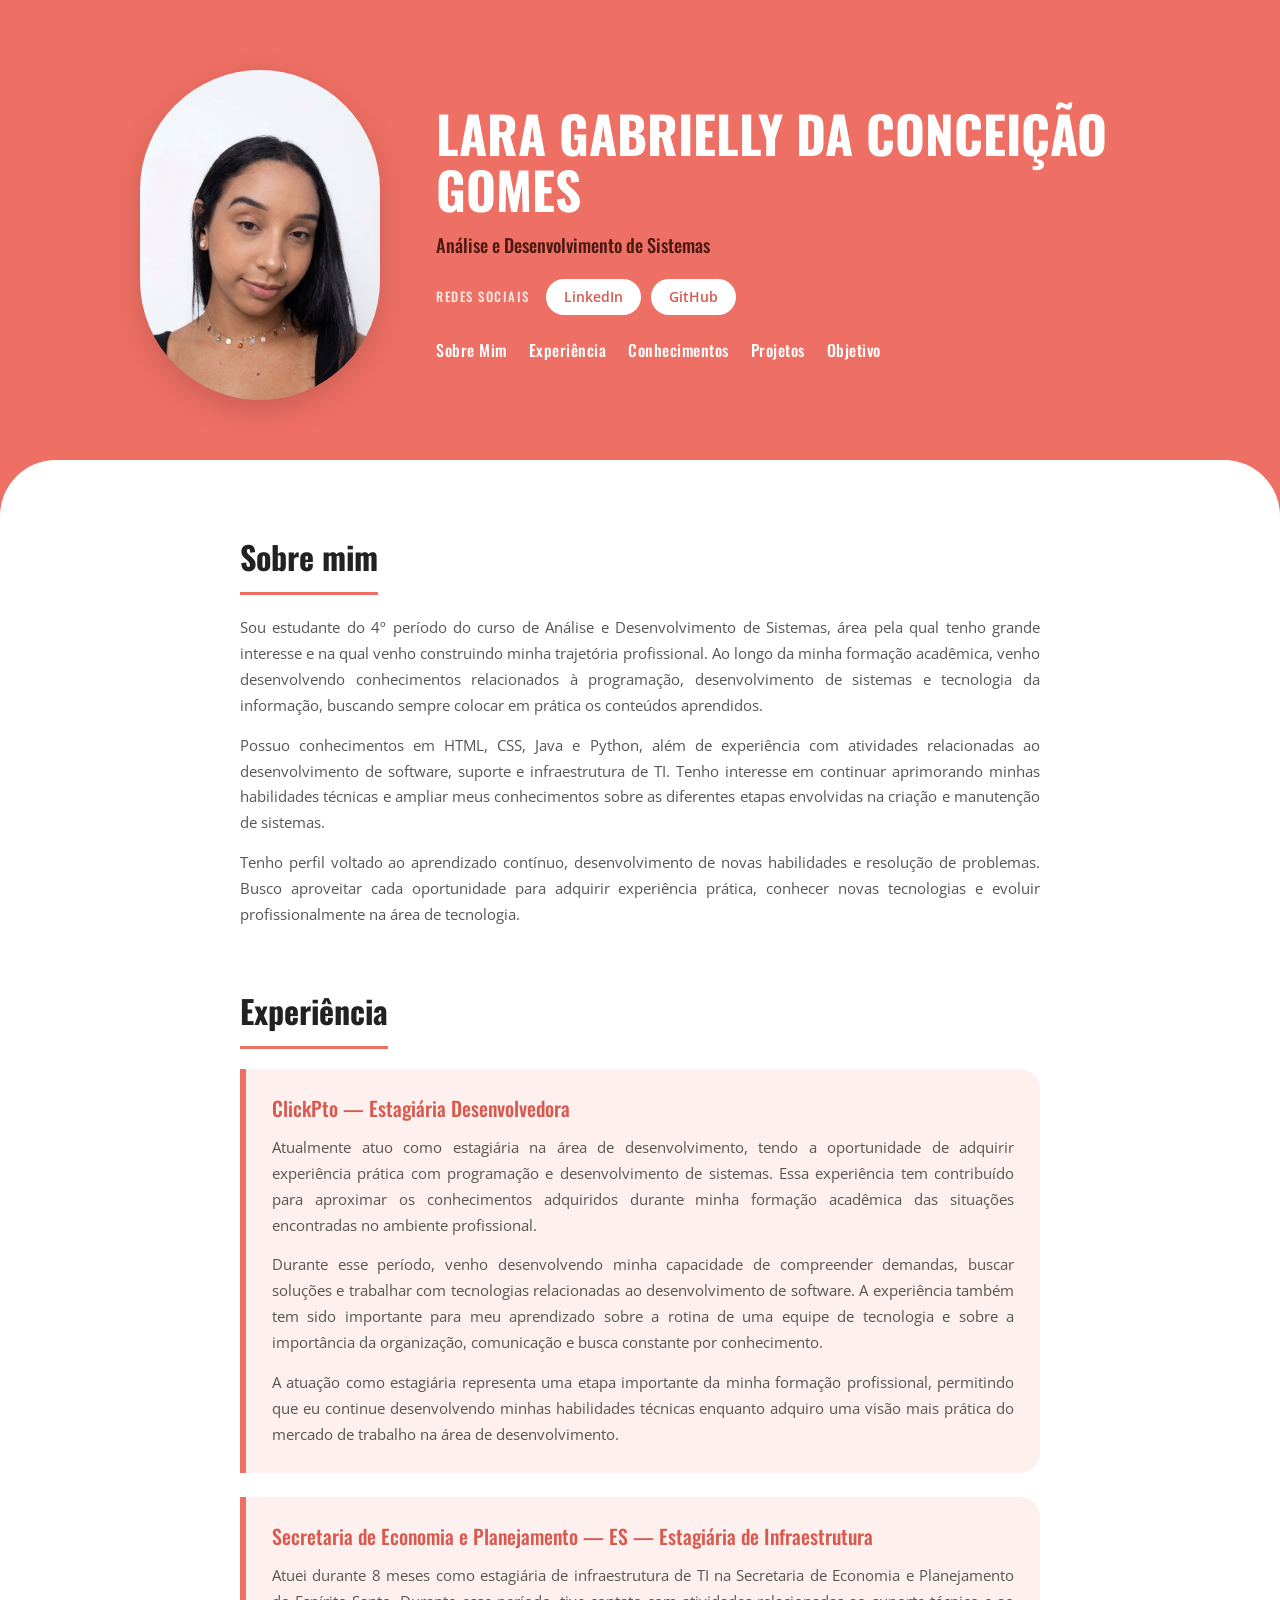
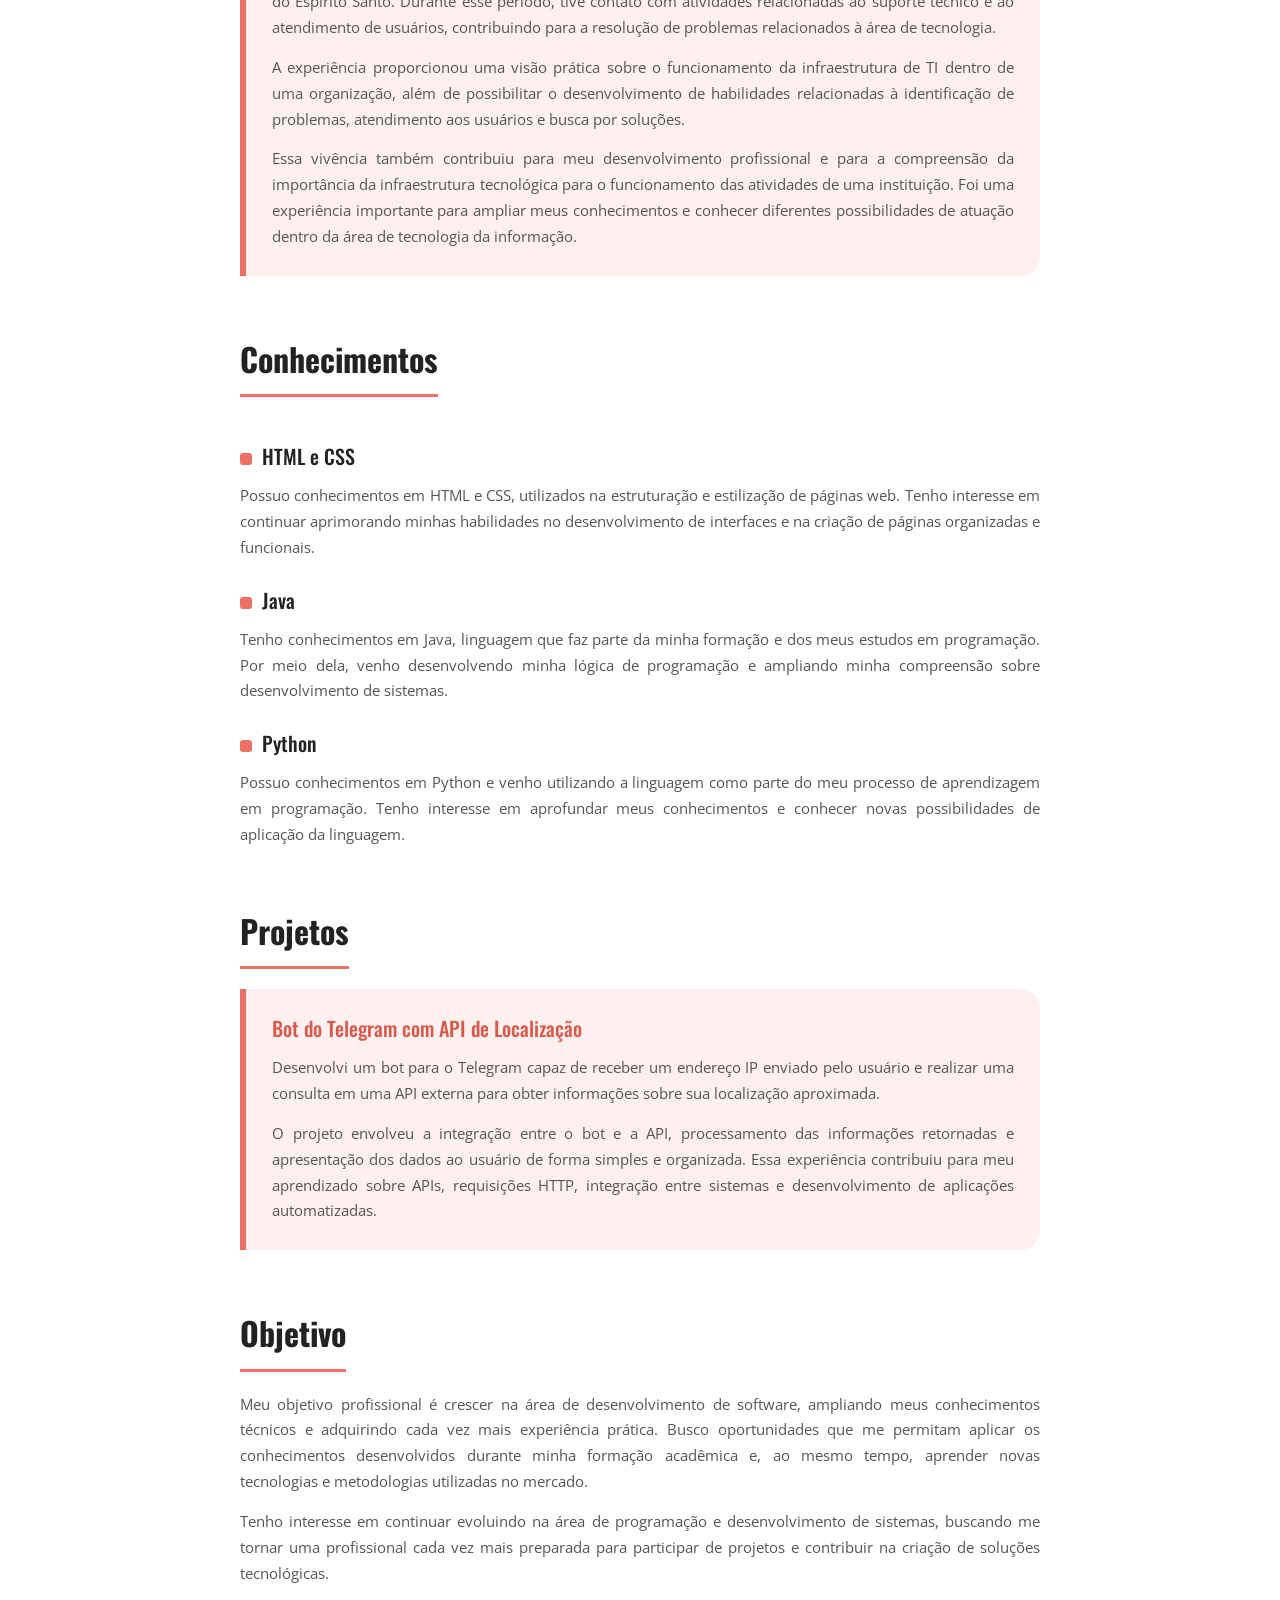
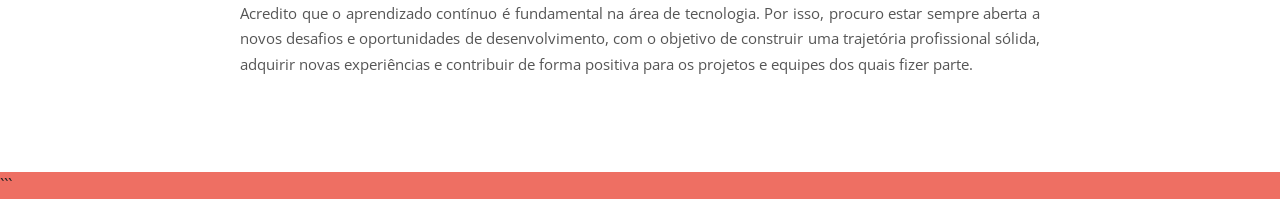
==== index.html @ f6f0c4b2 "Add files via upload index atualizado" ====
<!DOCTYPE html>
<html lang="pt-BR">

<head>
    <meta charset="UTF-8">
    <meta name="viewport" content="width=device-width, initial-scale=1.0">
    <title>Portfólio - Lara Gabrielly</title>
    <link rel="preconnect" href="https://fonts.googleapis.com">
    <link rel="preconnect" href="https://fonts.gstatic.com" crossorigin>
    <link href="https://fonts.googleapis.com/css2?family=Open+Sans:wght@400;600&family=Oswald:wght@500;700&display=swap"
        rel="stylesheet">
    <link rel="stylesheet" href="style.css">
</head>

<body>

    <header>
        <div class="header-inner">
            <img src="imagens/fotoLara.jpeg" alt="Foto de Lara Gabrielly" class="foto">

            <div class="header-texto">
                <h1>LARA GABRIELLY DA CONCEIÇÃO GOMES</h1>

                <h2>Análise e Desenvolvimento de Sistemas</h2>

                <div class="redes">
                    <h2>Redes sociais</h2>

                    <a href="https://www.linkedin.com/in/gabygomes" target="_blank">
                        LinkedIn
                    </a>

                    <a href="https://github.com/lara447" target="_blank">
                        GitHub
                    </a>
                </div>

                <nav>
                    <ul>
                        <li><a href="#sobre">Sobre Mim</a></li>
                        <li><a href="#experiencia">Experiência</a></li>
                        <li><a href="#conhecimentos">Conhecimentos</a></li>
                        <li><a href="#projetos">Projetos</a></li>
                        <li><a href="#objetivo">Objetivo</a></li>
                    </ul>
                </nav>
            </div>
        </div>
    </header>

    <main>

        <section id="sobre">
            <h2>Sobre mim</h2>

            <p>
                Sou estudante do 4º período do curso de Análise e Desenvolvimento de Sistemas, área pela qual
                tenho grande interesse e na qual venho construindo minha trajetória profissional. Ao longo da
                minha formação acadêmica, venho desenvolvendo conhecimentos relacionados à programação,
                desenvolvimento de sistemas e tecnologia da informação, buscando sempre colocar em prática os
                conteúdos aprendidos.
            </p>

            <p>
                Possuo conhecimentos em HTML, CSS, Java e Python, além de experiência com atividades relacionadas
                ao desenvolvimento de software, suporte e infraestrutura de TI. Tenho interesse em continuar
                aprimorando minhas habilidades técnicas e ampliar meus conhecimentos sobre as diferentes etapas
                envolvidas na criação e manutenção de sistemas.
            </p>

            <p>
                Tenho perfil voltado ao aprendizado contínuo, desenvolvimento de novas habilidades e resolução
                de problemas. Busco aproveitar cada oportunidade para adquirir experiência prática, conhecer
                novas tecnologias e evoluir profissionalmente na área de tecnologia.
            </p>
        </section>

        <section id="experiencia">
            <h2>Experiência</h2>

            <article>
                <h3>ClickPto — Estagiária Desenvolvedora</h3>

                <p>
                    Atualmente atuo como estagiária na área de desenvolvimento, tendo a oportunidade de adquirir
                    experiência prática com programação e desenvolvimento de sistemas. Essa experiência tem
                    contribuído para aproximar os conhecimentos adquiridos durante minha formação acadêmica das
                    situações encontradas no ambiente profissional.
                </p>

                <p>
                    Durante esse período, venho desenvolvendo minha capacidade de compreender demandas, buscar
                    soluções e trabalhar com tecnologias relacionadas ao desenvolvimento de software. A experiência
                    também tem sido importante para meu aprendizado sobre a rotina de uma equipe de tecnologia e
                    sobre a importância da organização, comunicação e busca constante por conhecimento.
                </p>

                <p>
                    A atuação como estagiária representa uma etapa importante da minha formação profissional,
                    permitindo que eu continue desenvolvendo minhas habilidades técnicas enquanto adquiro uma
                    visão mais prática do mercado de trabalho na área de desenvolvimento.
                </p>
            </article>

            <article>
                <h3>Secretaria de Economia e Planejamento — ES — Estagiária de Infraestrutura</h3>

                <p>
                    Atuei durante 8 meses como estagiária de infraestrutura de TI na Secretaria de Economia e
                    Planejamento do Espírito Santo. Durante esse período, tive contato com atividades relacionadas
                    ao suporte técnico e ao atendimento de usuários, contribuindo para a resolução de problemas
                    relacionados à área de tecnologia.
                </p>

                <p>
                    A experiência proporcionou uma visão prática sobre o funcionamento da infraestrutura de TI
                    dentro de uma organização, além de possibilitar o desenvolvimento de habilidades relacionadas
                    à identificação de problemas, atendimento aos usuários e busca por soluções.
                </p>

                <p>
                    Essa vivência também contribuiu para meu desenvolvimento profissional e para a compreensão
                    da importância da infraestrutura tecnológica para o funcionamento das atividades de uma
                    instituição. Foi uma experiência importante para ampliar meus conhecimentos e conhecer
                    diferentes possibilidades de atuação dentro da área de tecnologia da informação.
                </p>
            </article>
        </section>

        <section id="conhecimentos">
            <h2>Conhecimentos</h2>

            <h3>HTML e CSS</h3>

            <p>
                Possuo conhecimentos em HTML e CSS, utilizados na estruturação e estilização de páginas web.
                Tenho interesse em continuar aprimorando minhas habilidades no desenvolvimento de interfaces e
                na criação de páginas organizadas e funcionais.
            </p>

            <h3>Java</h3>

            <p>
                Tenho conhecimentos em Java, linguagem que faz parte da minha formação e dos meus estudos em
                programação. Por meio dela, venho desenvolvendo minha lógica de programação e ampliando minha
                compreensão sobre desenvolvimento de sistemas.
            </p>

            <h3>Python</h3>

            <p>
                Possuo conhecimentos em Python e venho utilizando a linguagem como parte do meu processo de
                aprendizagem em programação. Tenho interesse em aprofundar meus conhecimentos e conhecer novas
                possibilidades de aplicação da linguagem.
            </p>
        </section>

        <section id="projetos">
            <h2>Projetos</h2>

            <article>
                <h3>Bot do Telegram com API de Localização</h3>

                <p>
                    Desenvolvi um bot para o Telegram capaz de receber um endereço IP enviado pelo usuário e
                    realizar uma consulta em uma API externa para obter informações sobre sua localização
                    aproximada.
                </p>

                <p>
                    O projeto envolveu a integração entre o bot e a API, processamento das informações retornadas
                    e apresentação dos dados ao usuário de forma simples e organizada. Essa experiência contribuiu
                    para meu aprendizado sobre APIs, requisições HTTP, integração entre sistemas e desenvolvimento
                    de aplicações automatizadas.
                </p>
            </article>
        </section>

        <section id="objetivo">
            <h2>Objetivo</h2>

            <p>
                Meu objetivo profissional é crescer na área de desenvolvimento de software, ampliando meus
                conhecimentos técnicos e adquirindo cada vez mais experiência prática. Busco oportunidades que
                me permitam aplicar os conhecimentos desenvolvidos durante minha formação acadêmica e, ao mesmo
                tempo, aprender novas tecnologias e metodologias utilizadas no mercado.
            </p>

            <p>
                Tenho interesse em continuar evoluindo na área de programação e desenvolvimento de sistemas,
                buscando me tornar uma profissional cada vez mais preparada para participar de projetos e
                contribuir na criação de soluções tecnológicas.
            </p>

            <p>
                Acredito que o aprendizado contínuo é fundamental na área de tecnologia. Por isso, procuro estar
                sempre aberta a novos desafios e oportunidades de desenvolvimento, com o objetivo de construir
                uma trajetória profissional sólida, adquirir novas experiências e contribuir de forma positiva
                para os projetos e equipes dos quais fizer parte.
            </p>
        </section>

    </main>

</body>

</html>
```
---- style.css ----
:root {
    --coral: #ee6f63;
    --coral-escuro: #d85a4e;
    --texto: #222;
    --texto-suave: #555;
    --fundo: #ffffff;
    --claro: #fdf0ee;
    --fonte-titulo: "Oswald", "Arial Narrow", sans-serif;
    --fonte-texto: "Open Sans", Arial, sans-serif;
}


*,
*::before,
*::after {
    box-sizing: border-box;
}

html {
    scroll-behavior: smooth;
}

body {
    margin: 0;
    font-family: var(--fonte-texto);
    color: var(--texto);
    background: var(--coral);
    line-height: 1.7;
}

header {
    background: var(--coral);
    color: #fff;
    padding: 70px 24px 130px;
}

.header-inner {
    max-width: 1000px;
    margin: 0 auto;
    display: flex;
    align-items: center;
    gap: 56px;
}

.foto {
    flex: 0 0 240px;
    width: 240px;
    height: 330px;
    border-radius: 120px;
    object-fit: cover;
    background: #f7a79f;
    color: #fff;
    display: flex;
    align-items: center;
    justify-content: center;
    font-family: var(--fonte-titulo);
    font-size: 72px;
    font-weight: 700;
    letter-spacing: 4px;
    box-shadow: 0 10px 30px rgba(0, 0, 0, 0.15);
}

.header-texto {
    flex: 1;
}

header h1 {
    font-family: var(--fonte-titulo);
    font-size: clamp(2rem, 5vw, 3.2rem);
    font-weight: 700;
    line-height: 1.1;
    margin: 0 0 12px;
    text-transform: uppercase;
}

header h2 {
    font-family: var(--fonte-titulo);
    font-size: 1.15rem;
    font-weight: 500;
    margin: 0 0 18px;
    color: #4a1a15;
}

.redes {
    display: flex;
    flex-wrap: wrap;
    align-items: center;
    gap: 10px;
    margin-bottom: 22px;
}

.redes h2 {
    font-size: 0.8rem;
    letter-spacing: 1.5px;
    text-transform: uppercase;
    margin: 0 6px 0 0;
    color: #fff;
    opacity: 0.85;
}

.redes a {
    color: var(--coral-escuro);
    background: #fff;
    text-decoration: none;
    font-weight: 600;
    font-size: 0.9rem;
    padding: 6px 18px;
    border-radius: 999px;
    transition: transform 0.2s, box-shadow 0.2s;
}

.redes a:hover {
    transform: translateY(-2px);
    box-shadow: 0 4px 12px rgba(0, 0, 0, 0.18);
}

nav ul {
    list-style: none;
    margin: 0;
    padding: 0;
    display: flex;
    flex-wrap: wrap;
    gap: 8px 22px;
}

nav a {
    color: #fff;
    text-decoration: none;
    font-family: var(--fonte-titulo);
    font-weight: 500;
    letter-spacing: 0.5px;
    padding-bottom: 3px;
    border-bottom: 2px solid transparent;
    transition: border-color 0.2s;
}

nav a:hover {
    border-bottom-color: #fff;
}

main {
    background: var(--fundo);
    border-radius: 56px 56px 0 0;
    margin-top: -70px;
    padding: 70px 24px 80px;
}

section {
    max-width: 800px;
    margin: 0 auto 56px;
    scroll-margin-top: 24px;
}

section:last-child {
    margin-bottom: 0;
}

main h2 {
    font-family: var(--fonte-titulo);
    font-size: 2rem;
    font-weight: 700;
    margin: 0 0 20px;
    padding-bottom: 8px;
    border-bottom: 3px solid var(--coral);
    display: inline-block;
}

main h3 {
    font-family: var(--fonte-titulo);
    font-size: 1.25rem;
    font-weight: 500;
    margin: 0 0 10px;
    color: var(--coral-escuro);
}

main p {
    margin: 0 0 14px;
    font-size: 0.95rem;
    color: var(--texto-suave);
    text-align: justify;
}

article {
    background: var(--claro);
    border-left: 6px solid var(--coral);
    border-radius: 0 20px 20px 0;
    padding: 22px 26px 12px;
    margin-bottom: 24px;
}

#conhecimentos h3 {
    margin-top: 22px;
    color: var(--texto);
}

#conhecimentos h3::before {
    content: "";
    display: inline-block;
    width: 12px;
    height: 12px;
    background: var(--coral);
    border-radius: 3px;
    margin-right: 10px;
}

@media (max-width: 760px) {
    header {
        padding: 50px 20px 110px;
    }

    .header-inner {
        flex-direction: column;
        text-align: center;
        gap: 28px;
    }

    .foto {
        flex-basis: auto;
        width: 200px;
        height: 270px;
        border-radius: 100px;
        font-size: 56px;
    }

    .redes,
    nav ul {
        justify-content: center;
    }

    main {
        border-radius: 36px 36px 0 0;
        padding: 50px 18px 60px;
    }

    main p {
        text-align: left;
    }
}
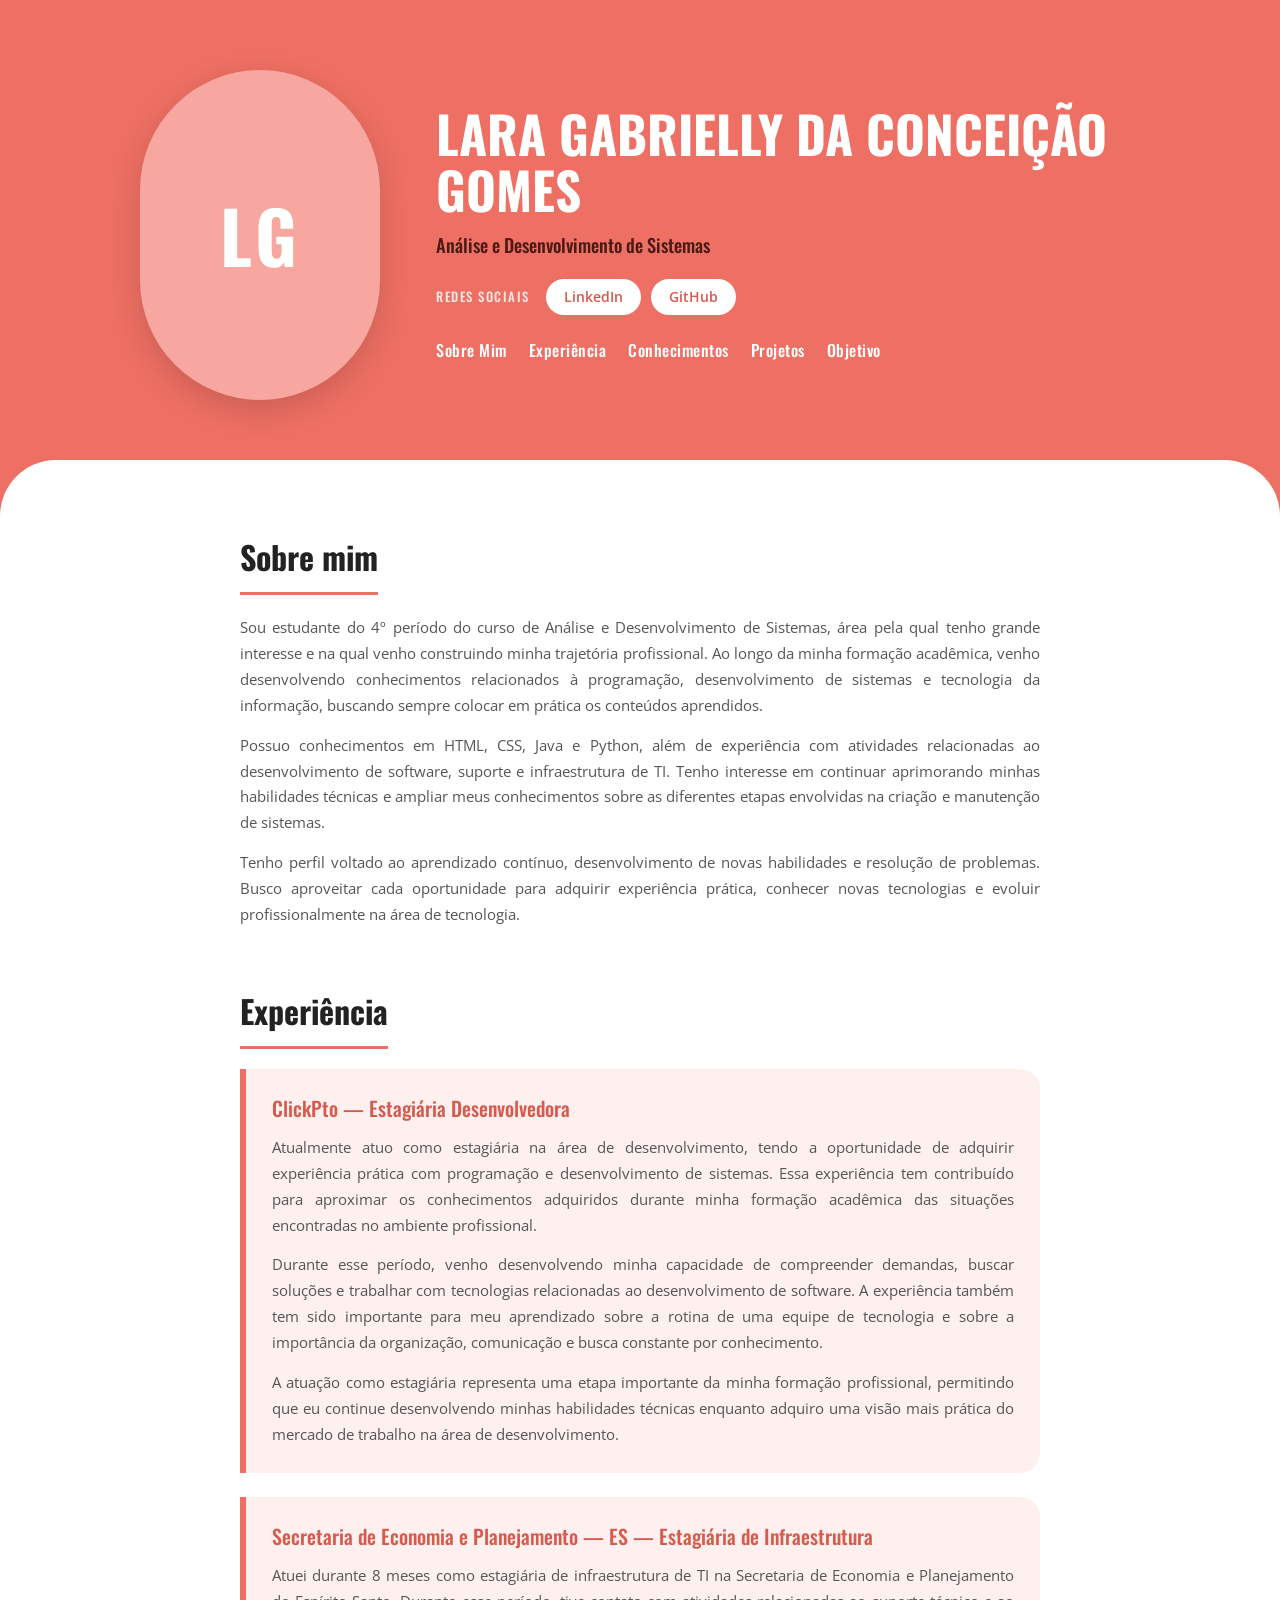
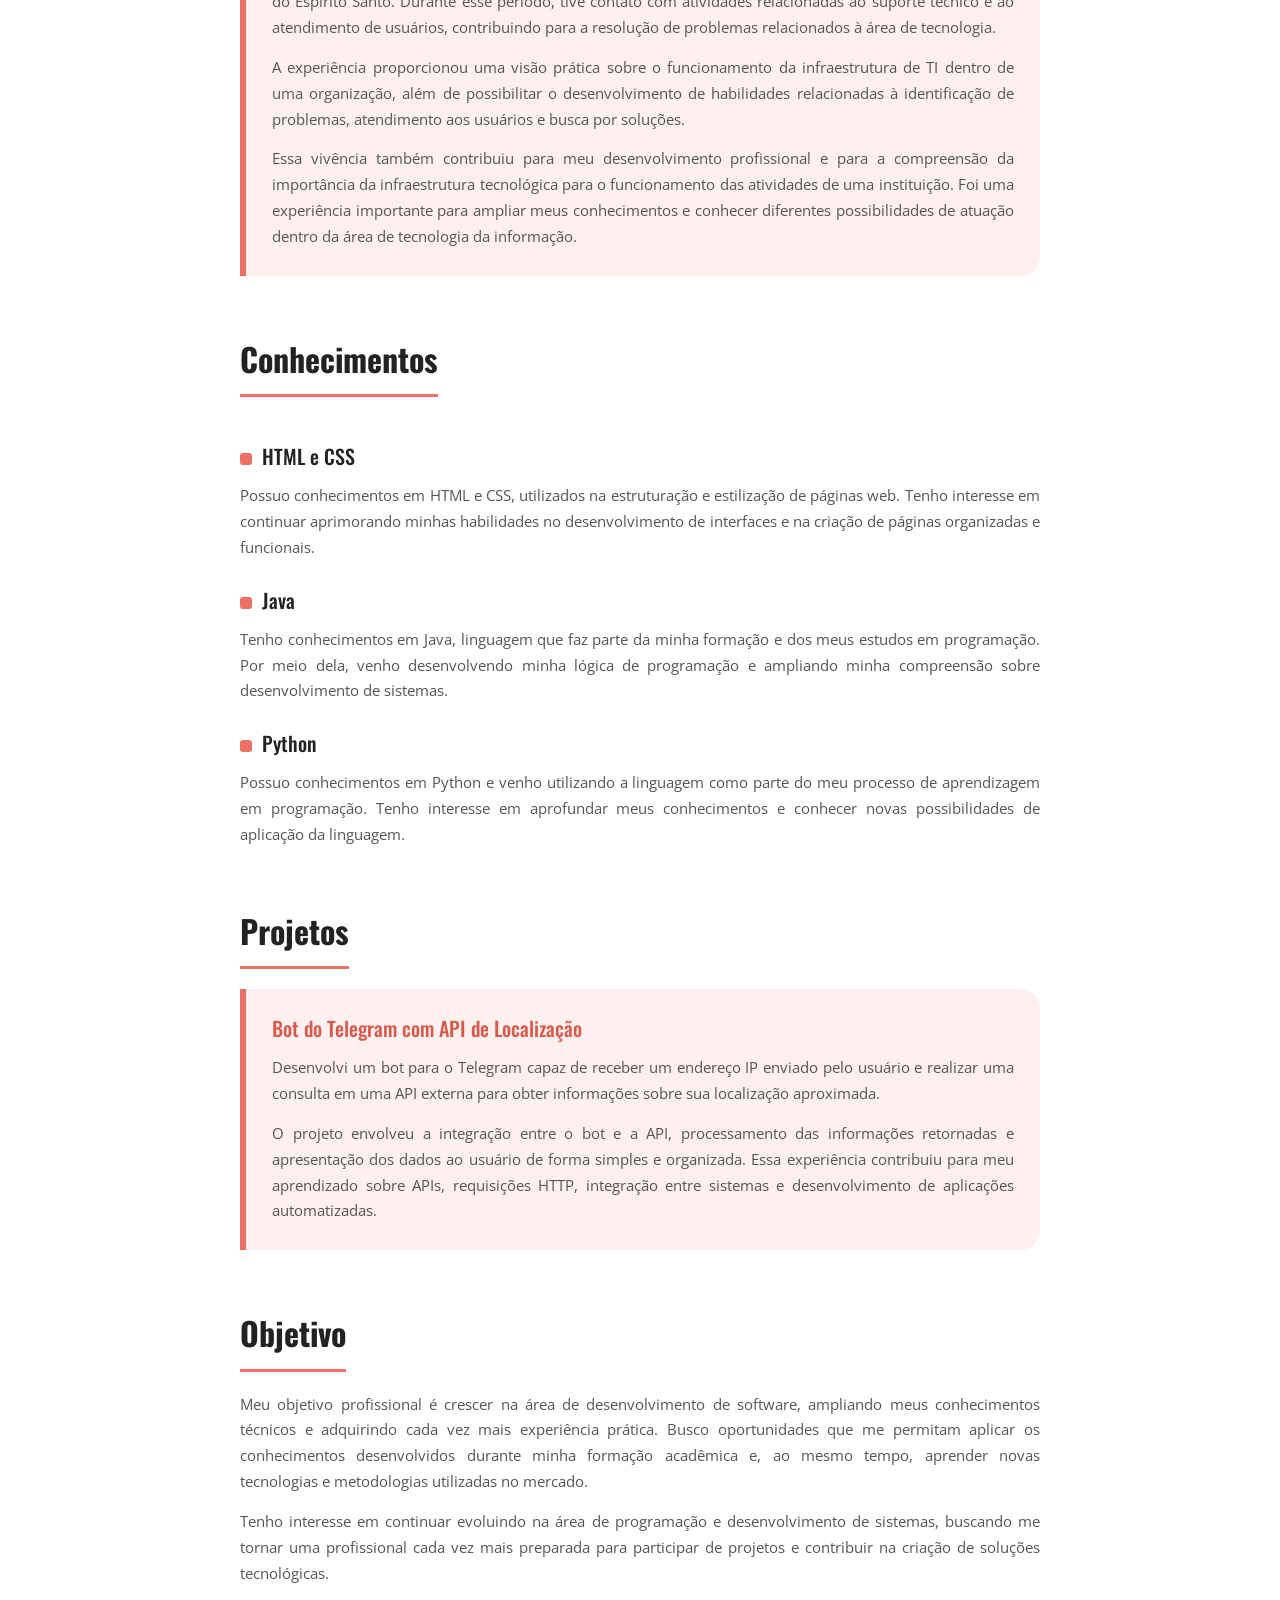
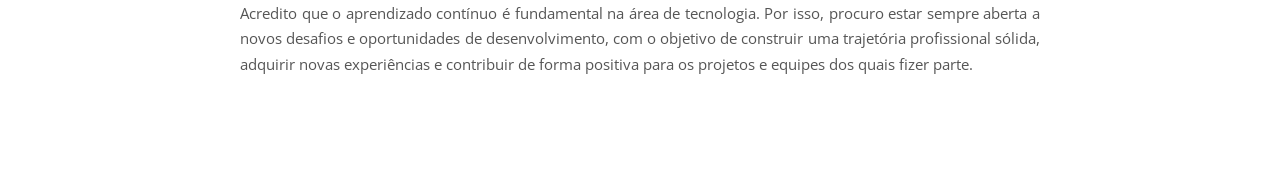
==== commit fa464b3a: "Add files via upload" ====
--- a/index.html
+++ b/index.html
@@ -1,208 +1,211 @@
-<!DOCTYPE html>
-<html lang="pt-BR">
-
-<head>
-    <meta charset="UTF-8">
-    <meta name="viewport" content="width=device-width, initial-scale=1.0">
-    <title>Portfólio - Lara Gabrielly</title>
-    <link rel="preconnect" href="https://fonts.googleapis.com">
-    <link rel="preconnect" href="https://fonts.gstatic.com" crossorigin>
-    <link href="https://fonts.googleapis.com/css2?family=Open+Sans:wght@400;600&family=Oswald:wght@500;700&display=swap"
-        rel="stylesheet">
-    <link rel="stylesheet" href="style.css">
-</head>
-
-<body>
-
-    <header>
-        <div class="header-inner">
-            <img src="imagens/fotoLara.jpeg" alt="Foto de Lara Gabrielly" class="foto">
-
-            <div class="header-texto">
-                <h1>LARA GABRIELLY DA CONCEIÇÃO GOMES</h1>
-
-                <h2>Análise e Desenvolvimento de Sistemas</h2>
-
-                <div class="redes">
-                    <h2>Redes sociais</h2>
-
-                    <a href="https://www.linkedin.com/in/gabygomes" target="_blank">
-                        LinkedIn
-                    </a>
-
-                    <a href="https://github.com/lara447" target="_blank">
-                        GitHub
-                    </a>
-                </div>
-
-                <nav>
-                    <ul>
-                        <li><a href="#sobre">Sobre Mim</a></li>
-                        <li><a href="#experiencia">Experiência</a></li>
-                        <li><a href="#conhecimentos">Conhecimentos</a></li>
-                        <li><a href="#projetos">Projetos</a></li>
-                        <li><a href="#objetivo">Objetivo</a></li>
-                    </ul>
-                </nav>
-            </div>
-        </div>
-    </header>
-
-    <main>
-
-        <section id="sobre">
-            <h2>Sobre mim</h2>
-
-            <p>
-                Sou estudante do 4º período do curso de Análise e Desenvolvimento de Sistemas, área pela qual
-                tenho grande interesse e na qual venho construindo minha trajetória profissional. Ao longo da
-                minha formação acadêmica, venho desenvolvendo conhecimentos relacionados à programação,
-                desenvolvimento de sistemas e tecnologia da informação, buscando sempre colocar em prática os
-                conteúdos aprendidos.
-            </p>
-
-            <p>
-                Possuo conhecimentos em HTML, CSS, Java e Python, além de experiência com atividades relacionadas
-                ao desenvolvimento de software, suporte e infraestrutura de TI. Tenho interesse em continuar
-                aprimorando minhas habilidades técnicas e ampliar meus conhecimentos sobre as diferentes etapas
-                envolvidas na criação e manutenção de sistemas.
-            </p>
-
-            <p>
-                Tenho perfil voltado ao aprendizado contínuo, desenvolvimento de novas habilidades e resolução
-                de problemas. Busco aproveitar cada oportunidade para adquirir experiência prática, conhecer
-                novas tecnologias e evoluir profissionalmente na área de tecnologia.
-            </p>
-        </section>
-
-        <section id="experiencia">
-            <h2>Experiência</h2>
-
-            <article>
-                <h3>ClickPto — Estagiária Desenvolvedora</h3>
-
-                <p>
-                    Atualmente atuo como estagiária na área de desenvolvimento, tendo a oportunidade de adquirir
-                    experiência prática com programação e desenvolvimento de sistemas. Essa experiência tem
-                    contribuído para aproximar os conhecimentos adquiridos durante minha formação acadêmica das
-                    situações encontradas no ambiente profissional.
-                </p>
-
-                <p>
-                    Durante esse período, venho desenvolvendo minha capacidade de compreender demandas, buscar
-                    soluções e trabalhar com tecnologias relacionadas ao desenvolvimento de software. A experiência
-                    também tem sido importante para meu aprendizado sobre a rotina de uma equipe de tecnologia e
-                    sobre a importância da organização, comunicação e busca constante por conhecimento.
-                </p>
-
-                <p>
-                    A atuação como estagiária representa uma etapa importante da minha formação profissional,
-                    permitindo que eu continue desenvolvendo minhas habilidades técnicas enquanto adquiro uma
-                    visão mais prática do mercado de trabalho na área de desenvolvimento.
-                </p>
-            </article>
-
-            <article>
-                <h3>Secretaria de Economia e Planejamento — ES — Estagiária de Infraestrutura</h3>
-
-                <p>
-                    Atuei durante 8 meses como estagiária de infraestrutura de TI na Secretaria de Economia e
-                    Planejamento do Espírito Santo. Durante esse período, tive contato com atividades relacionadas
-                    ao suporte técnico e ao atendimento de usuários, contribuindo para a resolução de problemas
-                    relacionados à área de tecnologia.
-                </p>
-
-                <p>
-                    A experiência proporcionou uma visão prática sobre o funcionamento da infraestrutura de TI
-                    dentro de uma organização, além de possibilitar o desenvolvimento de habilidades relacionadas
-                    à identificação de problemas, atendimento aos usuários e busca por soluções.
-                </p>
-
-                <p>
-                    Essa vivência também contribuiu para meu desenvolvimento profissional e para a compreensão
-                    da importância da infraestrutura tecnológica para o funcionamento das atividades de uma
-                    instituição. Foi uma experiência importante para ampliar meus conhecimentos e conhecer
-                    diferentes possibilidades de atuação dentro da área de tecnologia da informação.
-                </p>
-            </article>
-        </section>
-
-        <section id="conhecimentos">
-            <h2>Conhecimentos</h2>
-
-            <h3>HTML e CSS</h3>
-
-            <p>
-                Possuo conhecimentos em HTML e CSS, utilizados na estruturação e estilização de páginas web.
-                Tenho interesse em continuar aprimorando minhas habilidades no desenvolvimento de interfaces e
-                na criação de páginas organizadas e funcionais.
-            </p>
-
-            <h3>Java</h3>
-
-            <p>
-                Tenho conhecimentos em Java, linguagem que faz parte da minha formação e dos meus estudos em
-                programação. Por meio dela, venho desenvolvendo minha lógica de programação e ampliando minha
-                compreensão sobre desenvolvimento de sistemas.
-            </p>
-
-            <h3>Python</h3>
-
-            <p>
-                Possuo conhecimentos em Python e venho utilizando a linguagem como parte do meu processo de
-                aprendizagem em programação. Tenho interesse em aprofundar meus conhecimentos e conhecer novas
-                possibilidades de aplicação da linguagem.
-            </p>
-        </section>
-
-        <section id="projetos">
-            <h2>Projetos</h2>
-
-            <article>
-                <h3>Bot do Telegram com API de Localização</h3>
-
-                <p>
-                    Desenvolvi um bot para o Telegram capaz de receber um endereço IP enviado pelo usuário e
-                    realizar uma consulta em uma API externa para obter informações sobre sua localização
-                    aproximada.
-                </p>
-
-                <p>
-                    O projeto envolveu a integração entre o bot e a API, processamento das informações retornadas
-                    e apresentação dos dados ao usuário de forma simples e organizada. Essa experiência contribuiu
-                    para meu aprendizado sobre APIs, requisições HTTP, integração entre sistemas e desenvolvimento
-                    de aplicações automatizadas.
-                </p>
-            </article>
-        </section>
-
-        <section id="objetivo">
-            <h2>Objetivo</h2>
-
-            <p>
-                Meu objetivo profissional é crescer na área de desenvolvimento de software, ampliando meus
-                conhecimentos técnicos e adquirindo cada vez mais experiência prática. Busco oportunidades que
-                me permitam aplicar os conhecimentos desenvolvidos durante minha formação acadêmica e, ao mesmo
-                tempo, aprender novas tecnologias e metodologias utilizadas no mercado.
-            </p>
-
-            <p>
-                Tenho interesse em continuar evoluindo na área de programação e desenvolvimento de sistemas,
-                buscando me tornar uma profissional cada vez mais preparada para participar de projetos e
-                contribuir na criação de soluções tecnológicas.
-            </p>
-
-            <p>
-                Acredito que o aprendizado contínuo é fundamental na área de tecnologia. Por isso, procuro estar
-                sempre aberta a novos desafios e oportunidades de desenvolvimento, com o objetivo de construir
-                uma trajetória profissional sólida, adquirir novas experiências e contribuir de forma positiva
-                para os projetos e equipes dos quais fizer parte.
-            </p>
-        </section>
-
-    </main>
-
-</body>
-
-</html>
-```+
+<!DOCTYPE html>
+<html lang="pt-BR">
+
+<head>
+    <meta charset="UTF-8">
+    <meta name="viewport" content="width=device-width, initial-scale=1.0">
+    <title>Portfólio - Lara Gabrielly</title>
+    <link rel="preconnect" href="https://fonts.googleapis.com">
+    <link rel="preconnect" href="https://fonts.gstatic.com" crossorigin>
+    <link href="https://fonts.googleapis.com/css2?family=Oswald:wght@500;700&family=Open+Sans:wght@400;600&display=swap" rel="stylesheet">
+    <link rel="stylesheet" href="style.css">
+</head>
+
+<body>
+
+    <header>
+        <div class="header-inner">
+
+            <!-- Para usar uma foto: troque a div abaixo por
+                 <img class="foto" src="imagens/sua-foto.jpg" alt="Foto de Lara Gabrielly"> -->
+            <div class="foto" aria-hidden="true">LG</div>
+
+            <div class="header-texto">
+                <h1>LARA GABRIELLY DA CONCEIÇÃO GOMES</h1>
+
+                <h2>Análise e Desenvolvimento de Sistemas</h2>
+
+                <div class="redes">
+                    <h2>Redes sociais</h2>
+
+                    <a href="https://www.linkedin.com/in/gabygomes" target="_blank">
+                        LinkedIn
+                    </a>
+
+                    <a href="https://github.com/lara447" target="_blank">
+                        GitHub
+                    </a>
+                </div>
+
+                <nav>
+                    <ul>
+                        <li><a href="#sobre">Sobre Mim</a></li>
+                        <li><a href="#experiencia">Experiência</a></li>
+                        <li><a href="#conhecimentos">Conhecimentos</a></li>
+                        <li><a href="#projetos">Projetos</a></li>
+                        <li><a href="#objetivo">Objetivo</a></li>
+                    </ul>
+                </nav>
+            </div>
+
+        </div>
+    </header>
+
+    <main>
+
+        <section id="sobre">
+            <h2>Sobre mim</h2>
+
+            <p>
+                Sou estudante do 4º período do curso de Análise e Desenvolvimento de Sistemas, área pela qual
+                tenho grande interesse e na qual venho construindo minha trajetória profissional. Ao longo da
+                minha formação acadêmica, venho desenvolvendo conhecimentos relacionados à programação,
+                desenvolvimento de sistemas e tecnologia da informação, buscando sempre colocar em prática os
+                conteúdos aprendidos.
+            </p>
+
+            <p>
+                Possuo conhecimentos em HTML, CSS, Java e Python, além de experiência com atividades relacionadas
+                ao desenvolvimento de software, suporte e infraestrutura de TI. Tenho interesse em continuar
+                aprimorando minhas habilidades técnicas e ampliar meus conhecimentos sobre as diferentes etapas
+                envolvidas na criação e manutenção de sistemas.
+            </p>
+
+            <p>
+                Tenho perfil voltado ao aprendizado contínuo, desenvolvimento de novas habilidades e resolução
+                de problemas. Busco aproveitar cada oportunidade para adquirir experiência prática, conhecer
+                novas tecnologias e evoluir profissionalmente na área de tecnologia.
+            </p>
+        </section>
+
+        <section id="experiencia">
+            <h2>Experiência</h2>
+
+            <article>
+                <h3>ClickPto — Estagiária Desenvolvedora</h3>
+
+                <p>
+                    Atualmente atuo como estagiária na área de desenvolvimento, tendo a oportunidade de adquirir
+                    experiência prática com programação e desenvolvimento de sistemas. Essa experiência tem
+                    contribuído para aproximar os conhecimentos adquiridos durante minha formação acadêmica das
+                    situações encontradas no ambiente profissional.
+                </p>
+
+                <p>
+                    Durante esse período, venho desenvolvendo minha capacidade de compreender demandas, buscar
+                    soluções e trabalhar com tecnologias relacionadas ao desenvolvimento de software. A experiência
+                    também tem sido importante para meu aprendizado sobre a rotina de uma equipe de tecnologia e
+                    sobre a importância da organização, comunicação e busca constante por conhecimento.
+                </p>
+
+                <p>
+                    A atuação como estagiária representa uma etapa importante da minha formação profissional,
+                    permitindo que eu continue desenvolvendo minhas habilidades técnicas enquanto adquiro uma
+                    visão mais prática do mercado de trabalho na área de desenvolvimento.
+                </p>
+            </article>
+
+            <article>
+                <h3>Secretaria de Economia e Planejamento — ES — Estagiária de Infraestrutura</h3>
+
+                <p>
+                    Atuei durante 8 meses como estagiária de infraestrutura de TI na Secretaria de Economia e
+                    Planejamento do Espírito Santo. Durante esse período, tive contato com atividades relacionadas
+                    ao suporte técnico e ao atendimento de usuários, contribuindo para a resolução de problemas
+                    relacionados à área de tecnologia.
+                </p>
+
+                <p>
+                    A experiência proporcionou uma visão prática sobre o funcionamento da infraestrutura de TI
+                    dentro de uma organização, além de possibilitar o desenvolvimento de habilidades relacionadas
+                    à identificação de problemas, atendimento aos usuários e busca por soluções.
+                </p>
+
+                <p>
+                    Essa vivência também contribuiu para meu desenvolvimento profissional e para a compreensão
+                    da importância da infraestrutura tecnológica para o funcionamento das atividades de uma
+                    instituição. Foi uma experiência importante para ampliar meus conhecimentos e conhecer
+                    diferentes possibilidades de atuação dentro da área de tecnologia da informação.
+                </p>
+            </article>
+        </section>
+
+        <section id="conhecimentos">
+            <h2>Conhecimentos</h2>
+
+            <h3>HTML e CSS</h3>
+
+            <p>
+                Possuo conhecimentos em HTML e CSS, utilizados na estruturação e estilização de páginas web.
+                Tenho interesse em continuar aprimorando minhas habilidades no desenvolvimento de interfaces e
+                na criação de páginas organizadas e funcionais.
+            </p>
+
+            <h3>Java</h3>
+
+            <p>
+                Tenho conhecimentos em Java, linguagem que faz parte da minha formação e dos meus estudos em
+                programação. Por meio dela, venho desenvolvendo minha lógica de programação e ampliando minha
+                compreensão sobre desenvolvimento de sistemas.
+            </p>
+
+            <h3>Python</h3>
+
+            <p>
+                Possuo conhecimentos em Python e venho utilizando a linguagem como parte do meu processo de
+                aprendizagem em programação. Tenho interesse em aprofundar meus conhecimentos e conhecer novas
+                possibilidades de aplicação da linguagem.
+            </p>
+        </section>
+
+        <section id="projetos">
+            <h2>Projetos</h2>
+
+            <article>
+                <h3>Bot do Telegram com API de Localização</h3>
+
+                <p>
+                    Desenvolvi um bot para o Telegram capaz de receber um endereço IP enviado pelo usuário e
+                    realizar uma consulta em uma API externa para obter informações sobre sua localização
+                    aproximada.
+                </p>
+
+                <p>
+                    O projeto envolveu a integração entre o bot e a API, processamento das informações retornadas
+                    e apresentação dos dados ao usuário de forma simples e organizada. Essa experiência contribuiu
+                    para meu aprendizado sobre APIs, requisições HTTP, integração entre sistemas e desenvolvimento
+                    de aplicações automatizadas.
+                </p>
+            </article>
+        </section>
+
+        <section id="objetivo">
+            <h2>Objetivo</h2>
+
+            <p>
+                Meu objetivo profissional é crescer na área de desenvolvimento de software, ampliando meus
+                conhecimentos técnicos e adquirindo cada vez mais experiência prática. Busco oportunidades que
+                me permitam aplicar os conhecimentos desenvolvidos durante minha formação acadêmica e, ao mesmo
+                tempo, aprender novas tecnologias e metodologias utilizadas no mercado.
+            </p>
+
+            <p>
+                Tenho interesse em continuar evoluindo na área de programação e desenvolvimento de sistemas,
+                buscando me tornar uma profissional cada vez mais preparada para participar de projetos e
+                contribuir na criação de soluções tecnológicas.
+            </p>
+
+            <p>
+                Acredito que o aprendizado contínuo é fundamental na área de tecnologia. Por isso, procuro estar
+                sempre aberta a novos desafios e oportunidades de desenvolvimento, com o objetivo de construir
+                uma trajetória profissional sólida, adquirir novas experiências e contribuir de forma positiva
+                para os projetos e equipes dos quais fizer parte.
+            </p>
+        </section>
+
+    </main>
+
+</body>
+
+</html>
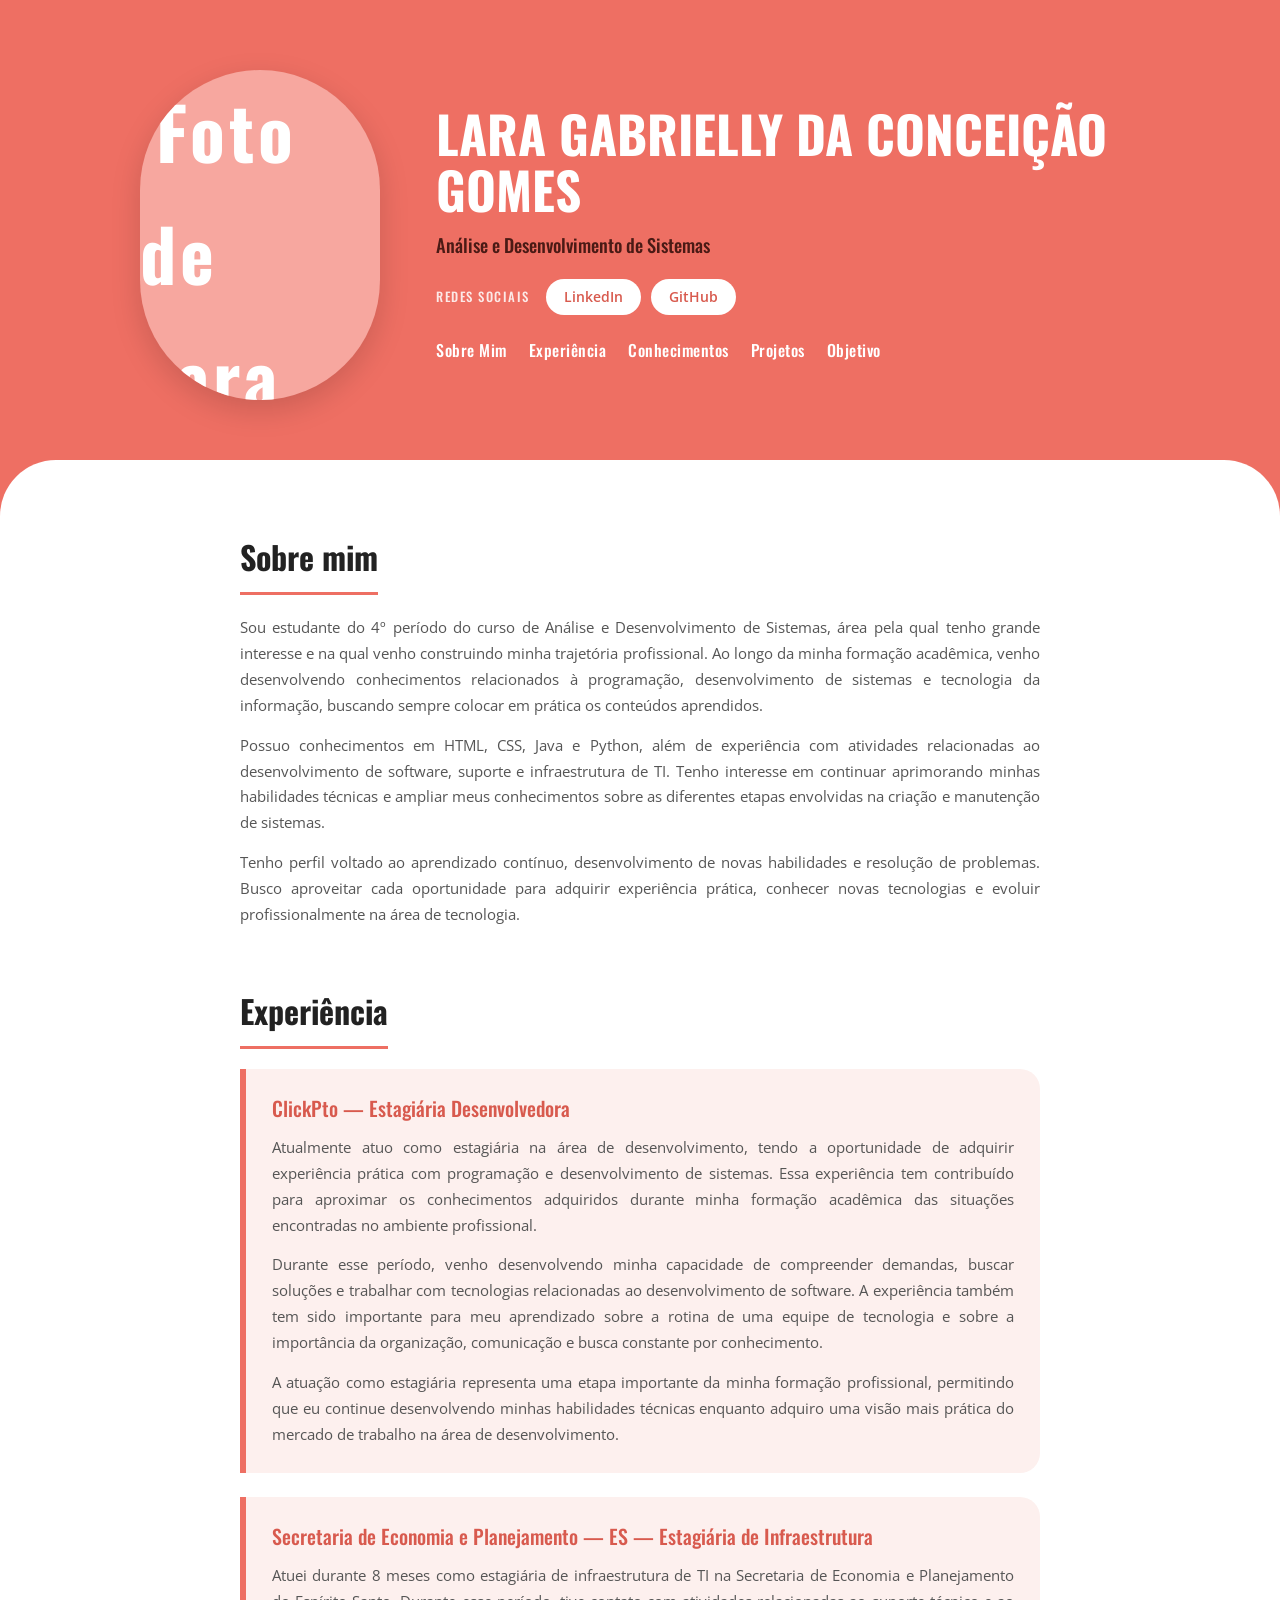
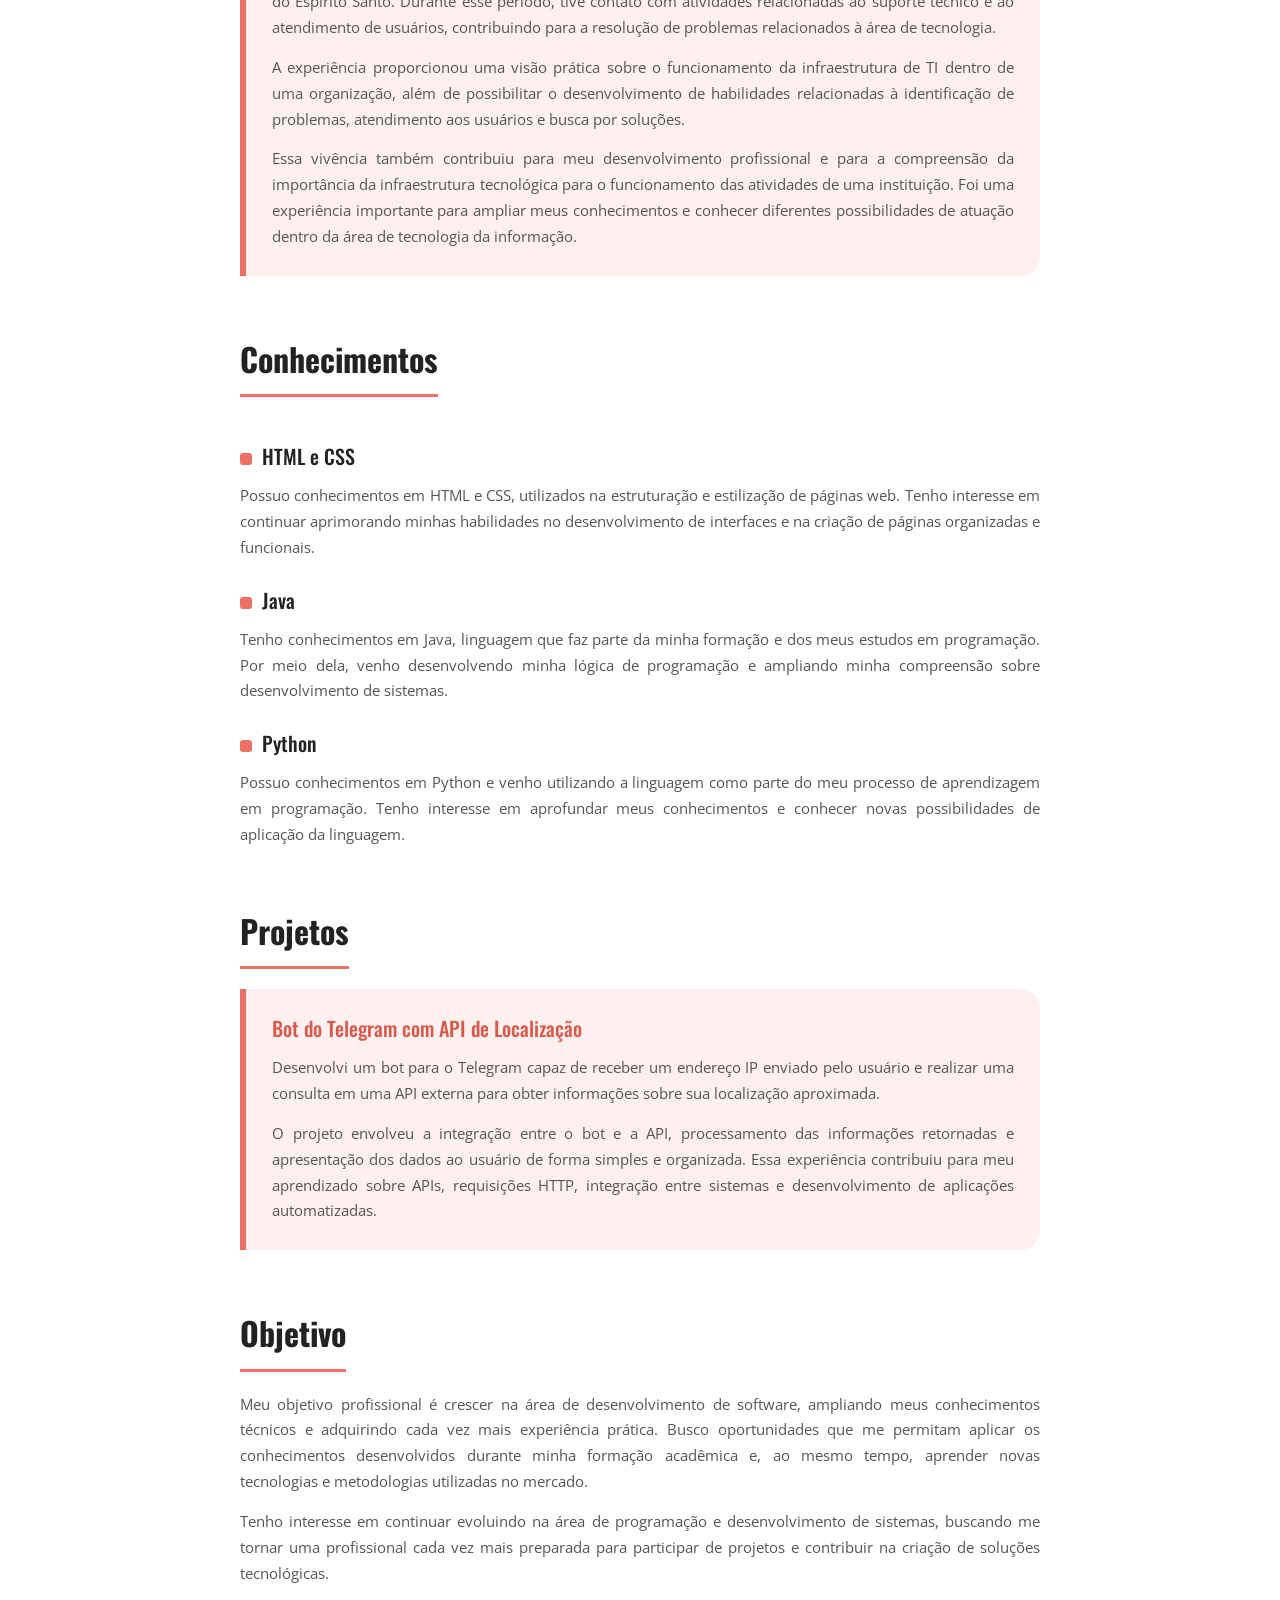
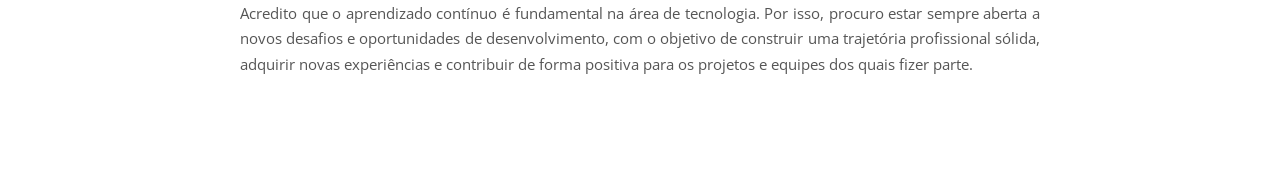
==== commit aa892c68: "Update profile photo in index.html Replaced placeholder div with an image tag for profile photo." ====
--- a/index.html
+++ b/index.html
@@ -17,9 +17,9 @@
     <header>
         <div class="header-inner">
 
-            <!-- Para usar uma foto: troque a div abaixo por
-                 <img class="foto" src="imagens/sua-foto.jpg" alt="Foto de Lara Gabrielly"> -->
-            <div class="foto" aria-hidden="true">LG</div>
+           
+                 <img class="foto" src=https://github.com/lara447/portfolio/blob/main/imagens/fotoLara.jpeg alt="Foto de Lara Gabrielly"> 
+          
 
             <div class="header-texto">
                 <h1>LARA GABRIELLY DA CONCEIÇÃO GOMES</h1>
--- a/style.css
+++ b/style.css
@@ -235,4 +235,4 @@
     main p {
         text-align: left;
     }
-}+}
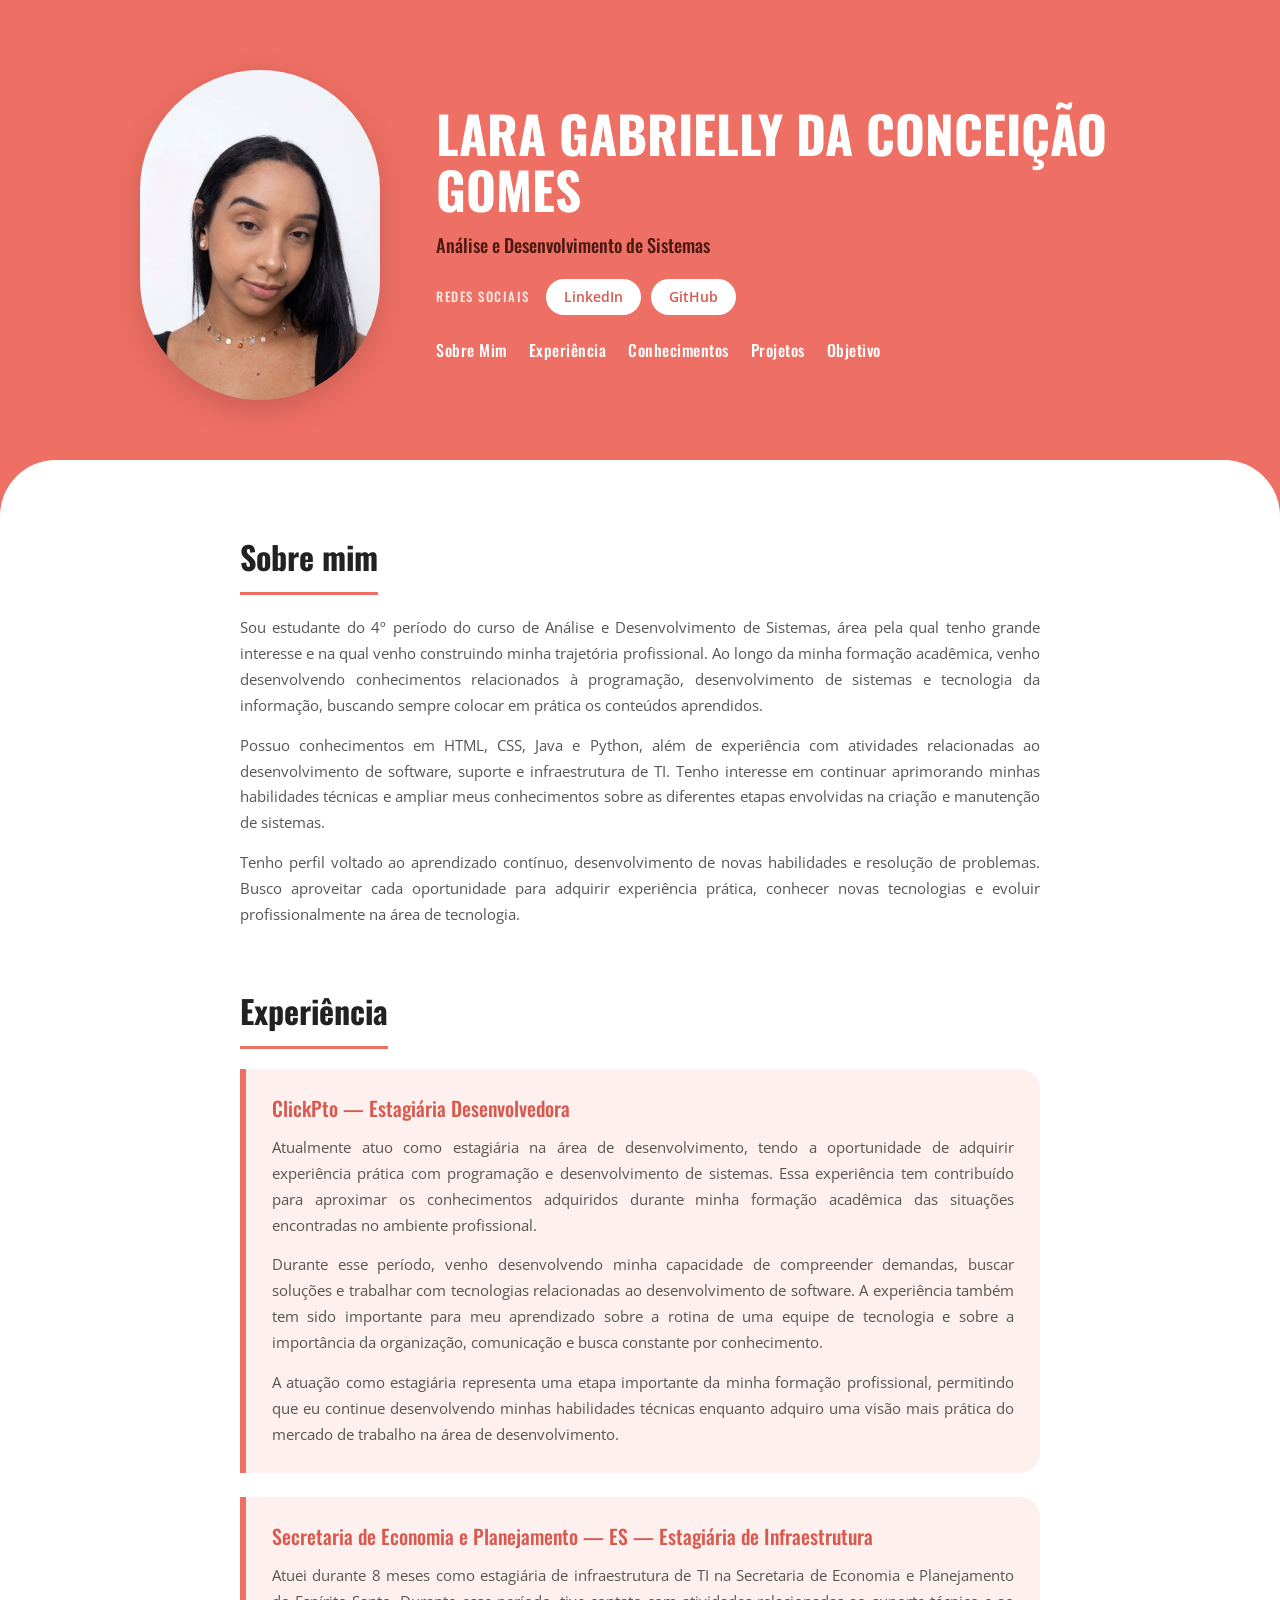
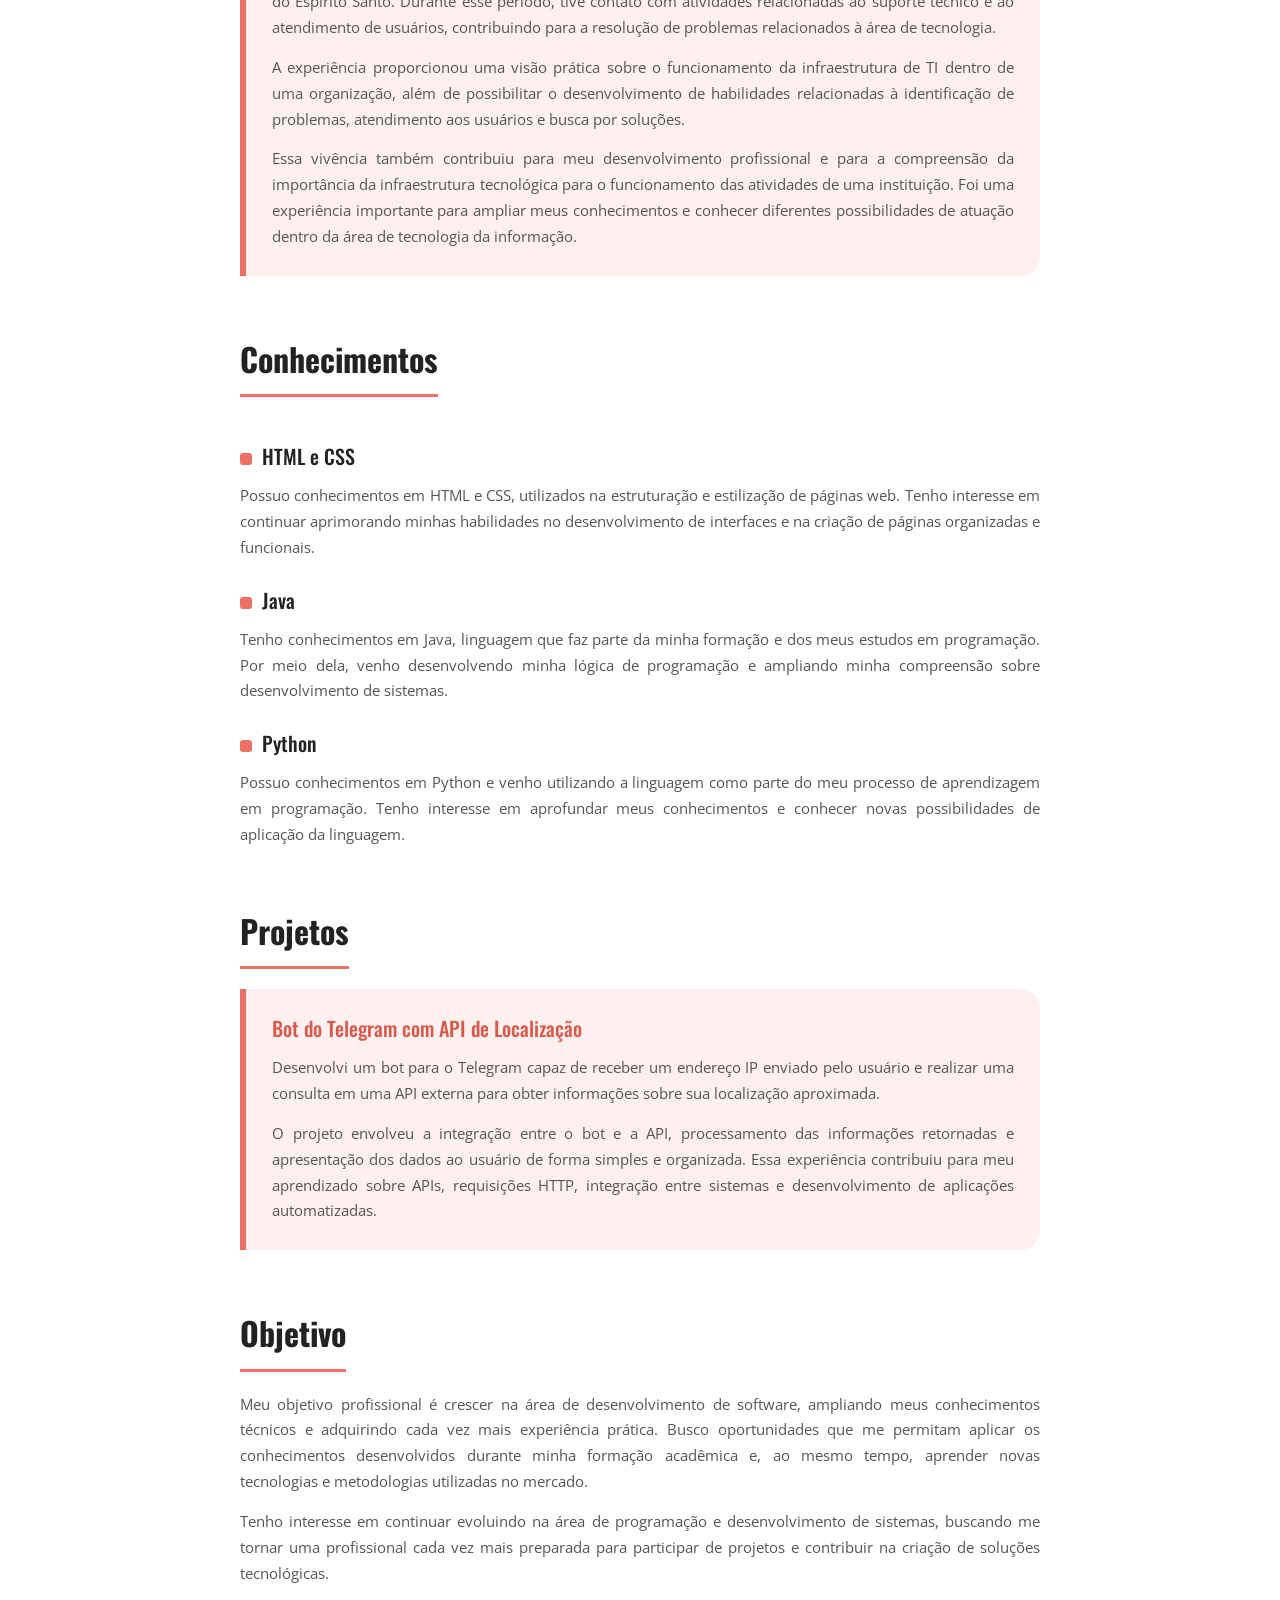
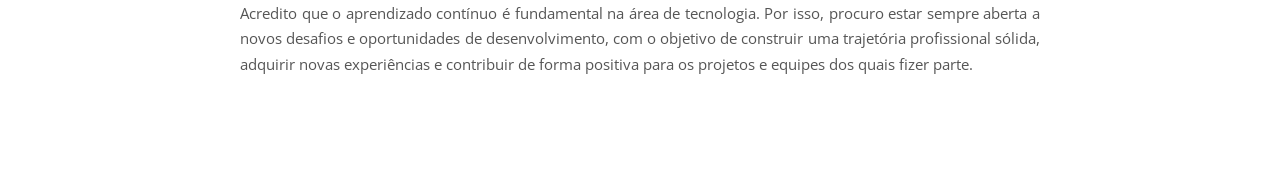
==== commit 457b7c1e: "Update image source in index.html" ====
--- a/index.html
+++ b/index.html
@@ -18,7 +18,7 @@
         <div class="header-inner">
 
            
-                 <img class="foto" src=https://github.com/lara447/portfolio/blob/main/imagens/fotoLara.jpeg alt="Foto de Lara Gabrielly"> 
+                <img class="foto" src="imagens/fotoLara.jpeg" alt="Foto de Lara Gabrielly">
           
 
             <div class="header-texto">
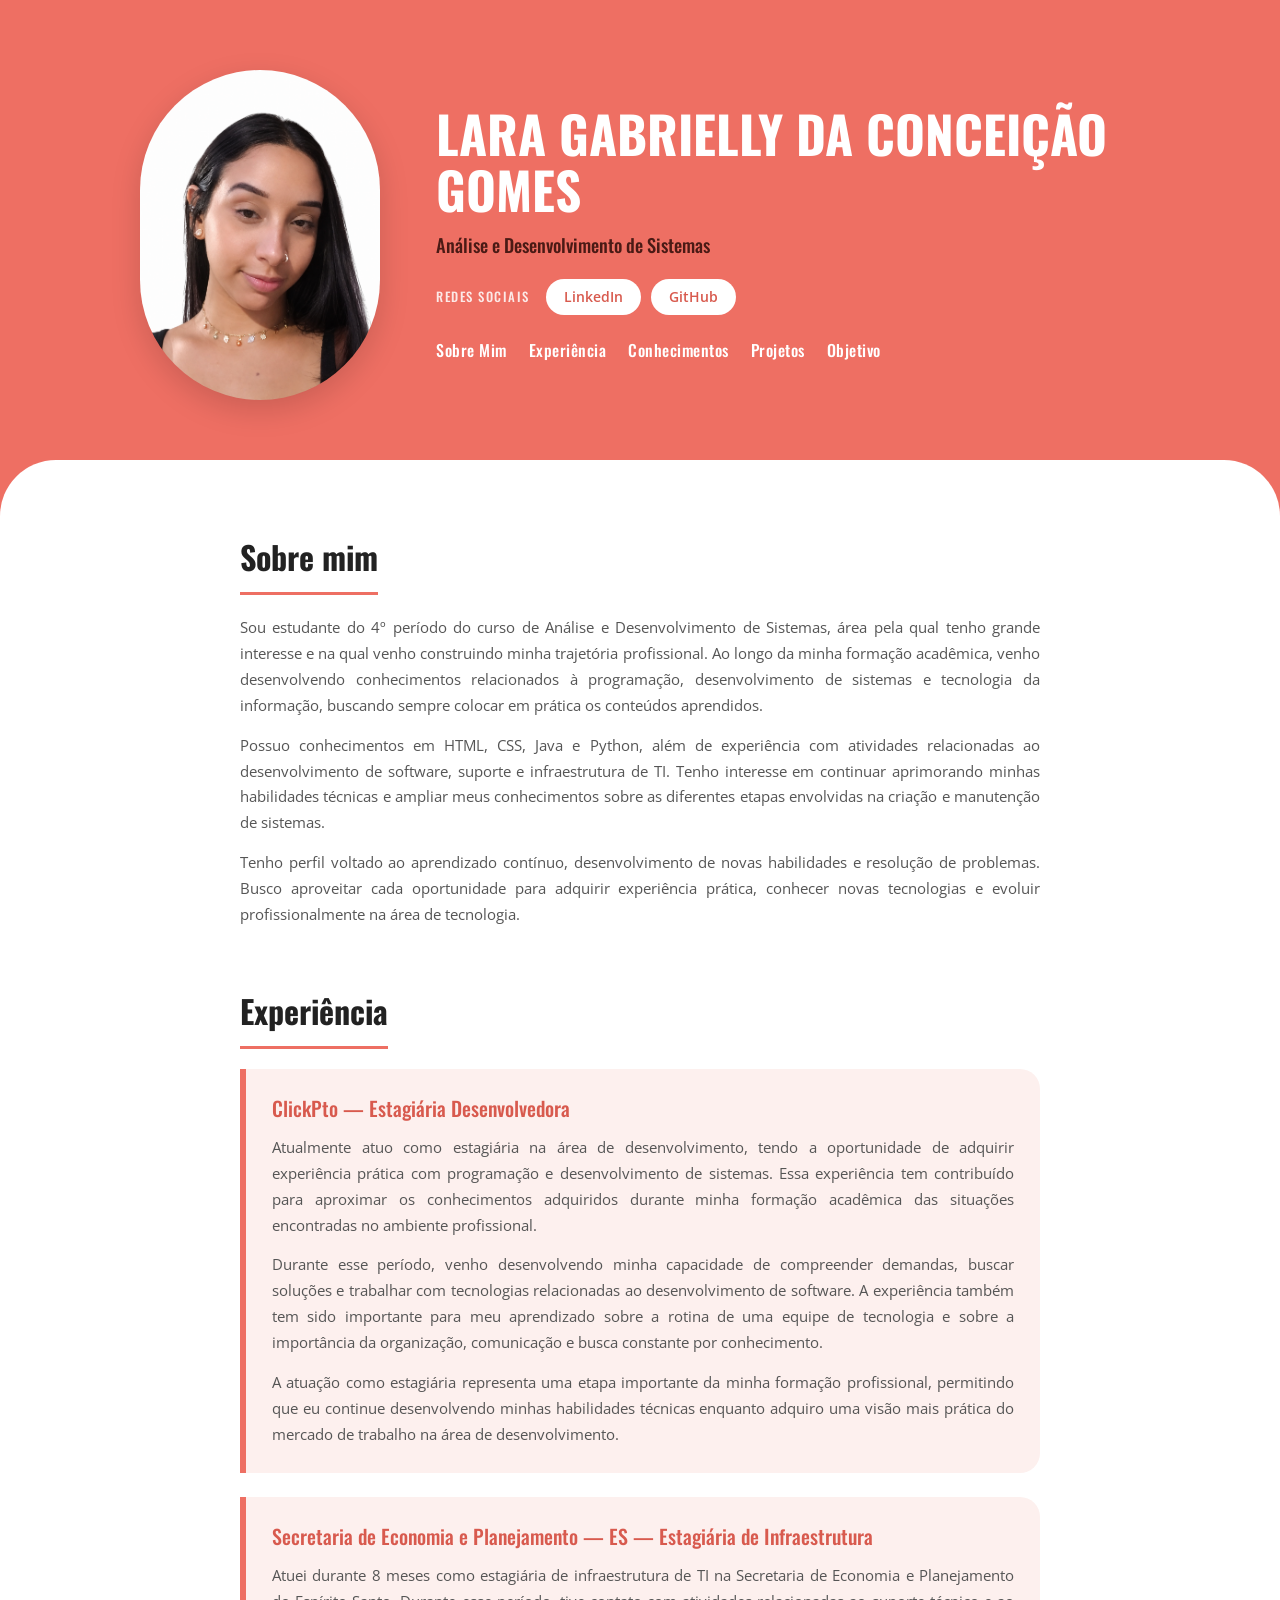
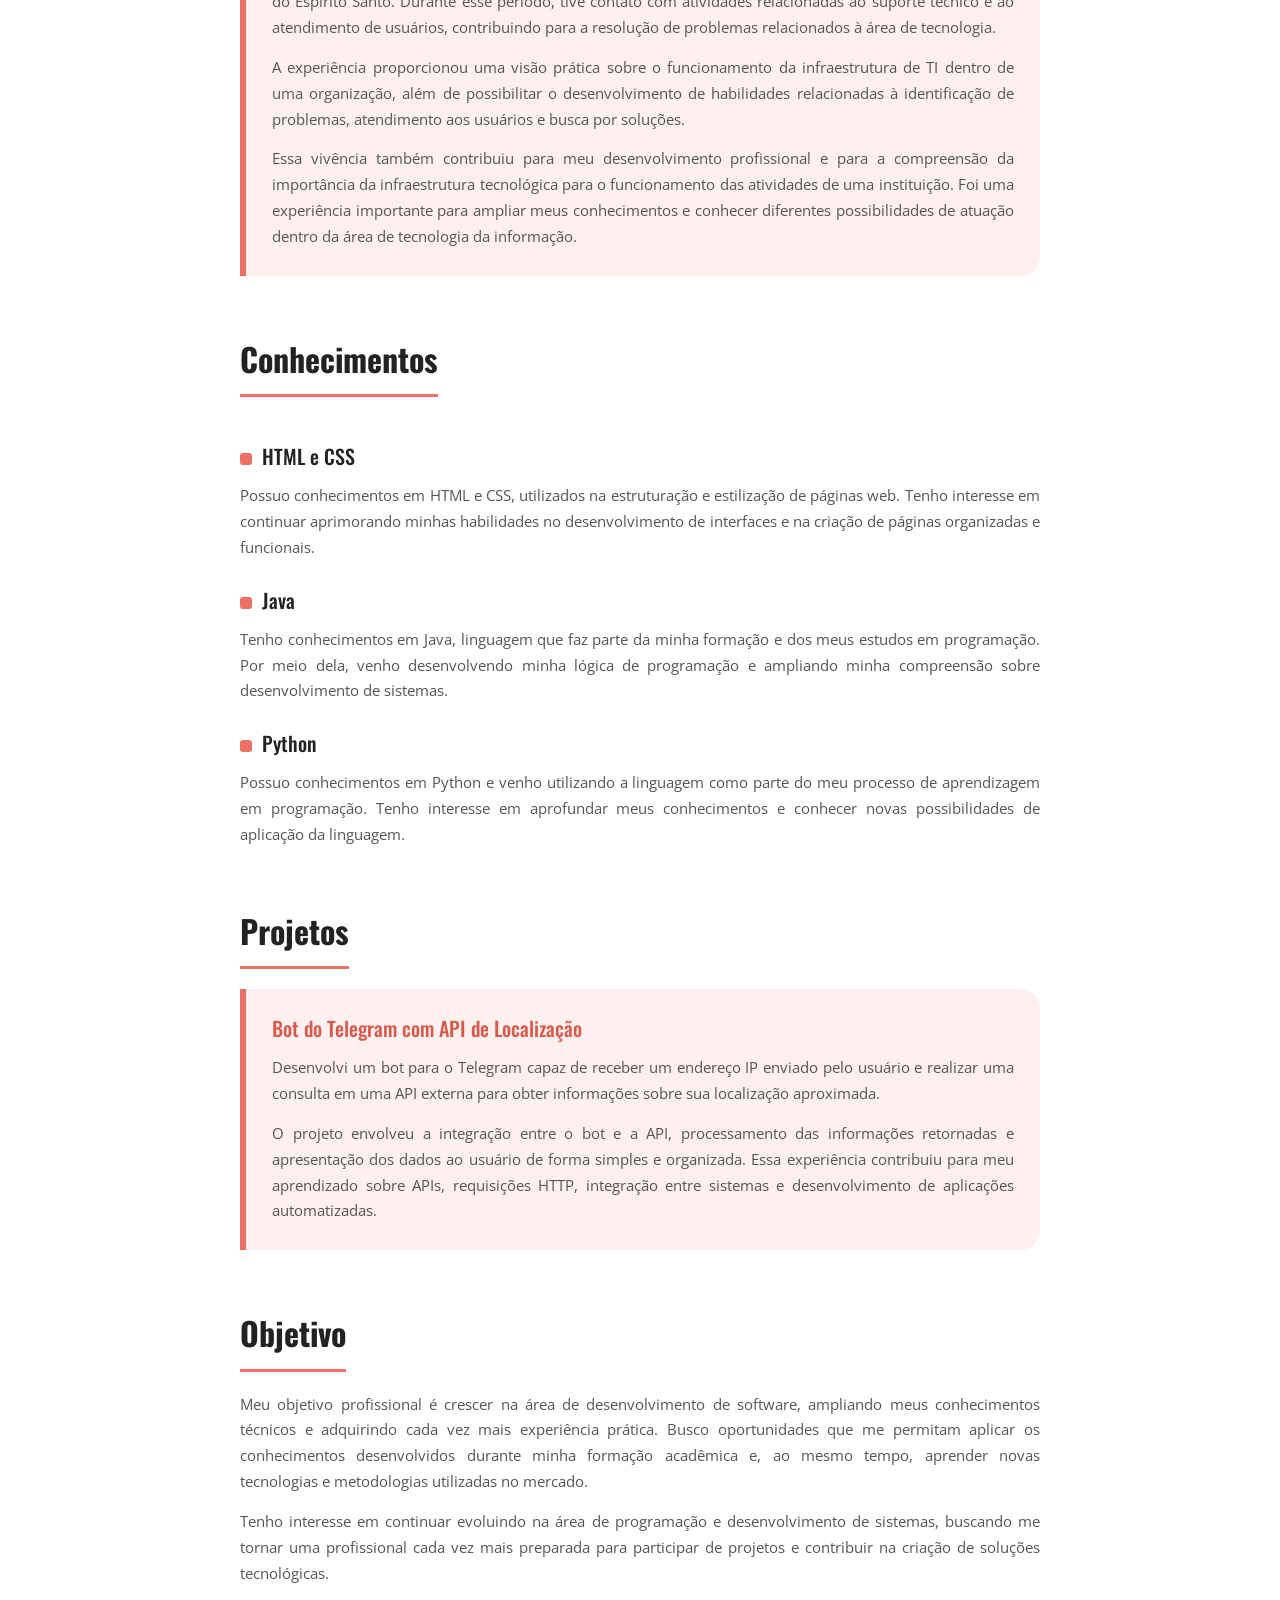
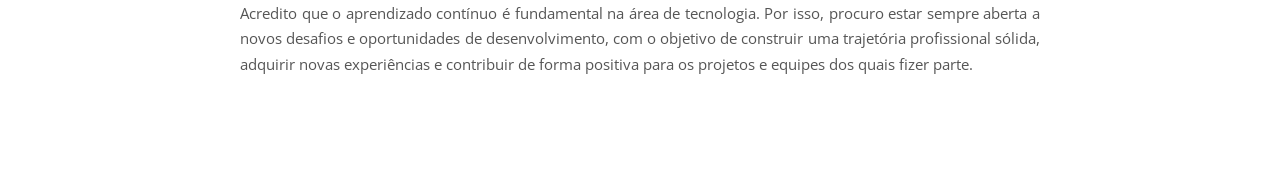
==== commit 4e94370c: "Update index.html" ====
--- a/index.html
+++ b/index.html
@@ -18,7 +18,7 @@
         <div class="header-inner">
 
            
-                <img class="foto" src="imagens/fotoLara.jpeg" alt="Foto de Lara Gabrielly">
+                <img class="foto" src="imagens/fotoLara.png" alt="Lara Gabrielly">
           
 
             <div class="header-texto">
